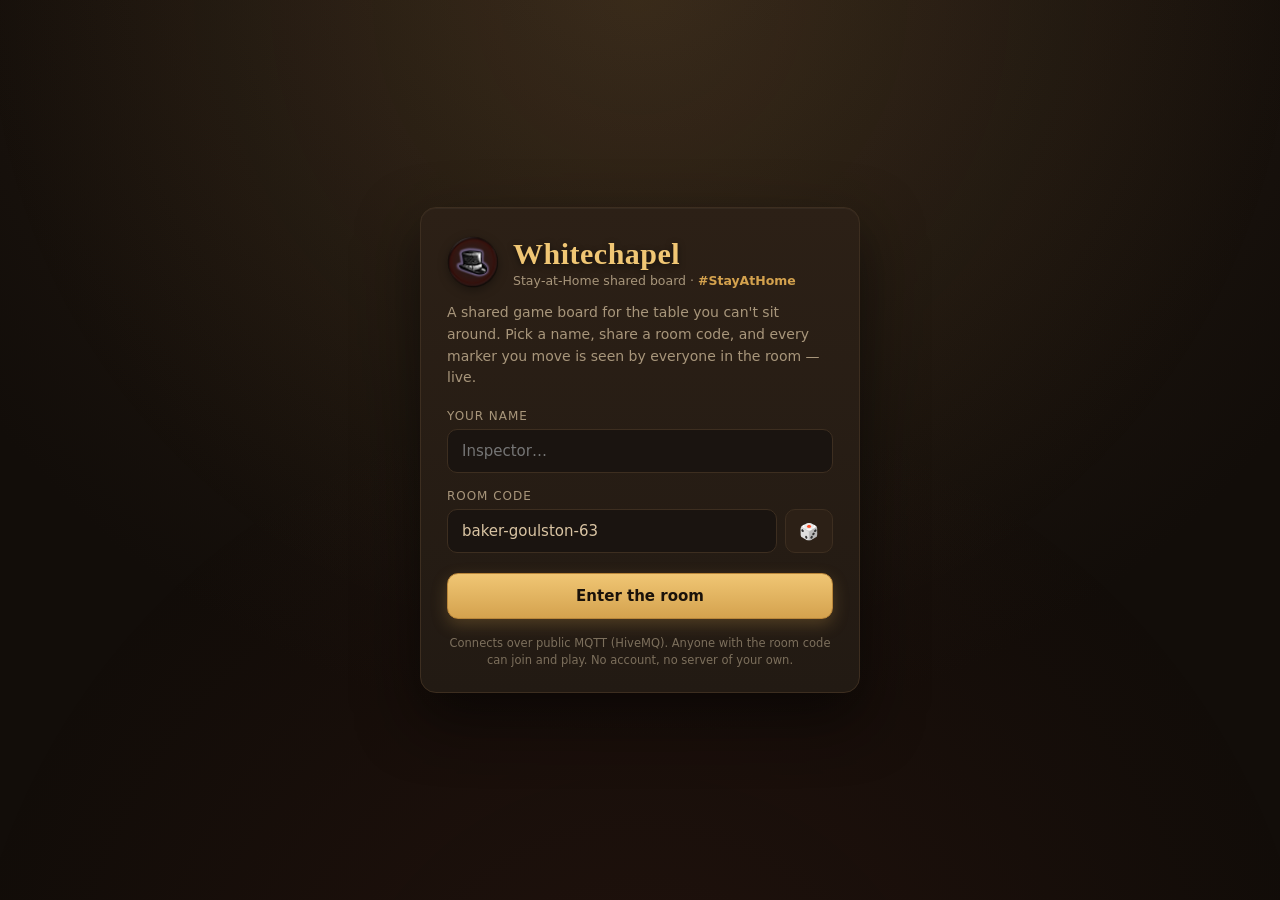
==== index.html @ 427d1129 "Whitechapel — Stay At Home: collaborative MQTT board game Static, no-build shared game board built f" ====
<!DOCTYPE html>
<html lang="en">
<head>
  <meta charset="UTF-8" />
  <meta name="viewport" content="width=device-width, initial-scale=1, maximum-scale=1, user-scalable=no" />
  <title>Whitechapel — Stay At Home</title>
  <link rel="icon" href="assets/markers/jack.png" />
  <link rel="stylesheet" href="css/styles.css" />
</head>
<body>

  <!-- ============ LOBBY ============ -->
  <section id="lobby" class="lobby">
    <div class="lobby-card">
      <div class="lobby-brand">
        <img src="assets/markers/jack.png" alt="" class="brand-mark" />
        <div>
          <h1>Whitechapel</h1>
          <p class="brand-sub">Stay&#8209;at&#8209;Home shared board &middot; <span class="tag">#StayAtHome</span></p>
        </div>
      </div>

      <p class="lobby-blurb">
        A shared game board for the table you can't sit around. Pick a name, share a
        room code, and every marker you move is seen by everyone in the room — live.
      </p>

      <label class="field">
        <span>Your name</span>
        <input id="nameInput" type="text" maxlength="18" placeholder="Inspector…" autocomplete="off" />
      </label>

      <label class="field">
        <span>Room code</span>
        <div class="room-row">
          <input id="roomInput" type="text" maxlength="24" placeholder="e.g. baker-street" autocomplete="off" />
          <button id="diceBtn" type="button" class="ghost-btn" title="Random room code">🎲</button>
        </div>
      </label>

      <button id="enterBtn" type="button" class="primary-btn">Enter the room</button>

      <p class="lobby-foot">
        Connects over public MQTT (HiveMQ). Anyone with the room code can join and play.
        No account, no server of your own.
      </p>
    </div>
  </section>

  <!-- ============ GAME ============ -->
  <section id="game" class="game hidden">
    <header class="topbar">
      <div class="topbar-left">
        <img src="assets/markers/jack.png" alt="" class="topbar-mark" />
        <strong class="topbar-title">Whitechapel</strong>
      </div>

      <div class="topbar-room">
        <span class="room-label">Room</span>
        <code id="roomCode" class="room-code">—</code>
        <button id="copyLinkBtn" class="ghost-btn small" title="Copy invite link">Invite</button>
      </div>

      <div class="topbar-right">
        <div id="presence" class="presence" title="Players in this room"></div>
        <span id="connDot" class="conn-dot" title="Connecting…"></span>
        <button id="menuBtn" class="ghost-btn small">Menu ▾</button>
      </div>

      <div id="menu" class="menu hidden">
        <button data-act="seed" class="menu-item">Load sample layout</button>
        <button data-act="clear" class="menu-item danger">Clear the board</button>
        <button data-act="recenter" class="menu-item">Re&#8209;centre / fit</button>
        <button data-act="leave" class="menu-item">Leave room</button>
      </div>
    </header>

    <div class="stage-wrap">
      <div id="viewport" class="viewport">
        <div id="stage" class="stage">
          <div id="board" class="board">
            <img id="boardImg" class="board-img" src="assets/board.jpg" alt="Whitechapel map" draggable="false" />
            <div id="markers" class="markers"></div>
            <div id="cursors" class="cursors"></div>
          </div>
        </div>
      </div>

      <!-- floating drop-to-delete zone -->
      <div id="trash" class="trash" title="Drag a marker here to remove it">🗑️</div>

      <!-- saved indicator -->
      <div id="saveBadge" class="save-badge">saved locally</div>
    </div>

    <!-- marker tray -->
    <footer class="tray" id="tray">
      <span class="tray-hint">Drag a piece onto the board ↑</span>
      <div class="tray-items" id="trayItems"></div>
    </footer>
  </section>

  <!-- toast -->
  <div id="toast" class="toast hidden"></div>

  <script src="lib/mqtt.min.js"></script>
  <script src="js/catalog.js"></script>
  <script src="js/layout.js"></script>
  <script src="js/state.js"></script>
  <script src="js/net.js"></script>
  <script src="js/board.js"></script>
  <script src="js/app.js"></script>
</body>
</html>
---- css/styles.css ----
/* Whitechapel — Stay At Home  ::  shared board styling */

:root {
  --ink: #1a1410;
  --panel: #221a13;
  --panel-2: #2c2016;
  --edge: #3d2e20;
  --sepia: #d9c4a3;
  --sepia-dim: #a8967b;
  --gold: #d4a24e;
  --gold-bright: #f0c674;
  --blood: #a8392c;
  --good: #6fbf73;
  --warn: #e0a23d;
  --bad: #c4503e;
  --font: "Iowan Old Style", "Palatino Linotype", Palatino, Georgia, serif;
  --font-ui: ui-sans-serif, system-ui, -apple-system, "Segoe UI", Roboto, sans-serif;
}

* { box-sizing: border-box; }
html, body { height: 100%; margin: 0; }
body {
  font-family: var(--font-ui);
  color: var(--sepia);
  background: radial-gradient(circle at 50% -10%, #2a1f16, #120d09 70%);
  overflow: hidden;
  -webkit-user-select: none; user-select: none;
  -webkit-tap-highlight-color: transparent;
}
.hidden { display: none !important; }

/* ============ lobby ============ */
.lobby {
  position: fixed; inset: 0;
  display: grid; place-items: center;
  padding: 20px;
  background:
    radial-gradient(circle at 50% 0%, rgba(212,162,78,.10), transparent 60%),
    radial-gradient(circle at 50% 120%, rgba(168,57,44,.10), transparent 55%);
}
.lobby-card {
  width: min(440px, 100%);
  background: linear-gradient(180deg, var(--panel-2), var(--panel));
  border: 1px solid var(--edge);
  border-radius: 16px;
  padding: 28px 26px 22px;
  box-shadow: 0 24px 60px rgba(0,0,0,.55), inset 0 1px 0 rgba(255,255,255,.04);
}
.lobby-brand { display: flex; align-items: center; gap: 14px; margin-bottom: 14px; }
.brand-mark { width: 52px; height: 52px; filter: drop-shadow(0 3px 5px rgba(0,0,0,.5)); }
.lobby h1 {
  font-family: var(--font); font-size: 30px; margin: 0; letter-spacing: .5px;
  color: var(--gold-bright); text-shadow: 0 2px 6px rgba(0,0,0,.5);
}
.brand-sub { margin: 2px 0 0; font-size: 12.5px; color: var(--sepia-dim); }
.tag { color: var(--gold); font-weight: 600; }
.lobby-blurb { font-size: 14px; line-height: 1.55; color: var(--sepia-dim); margin: 6px 0 20px; }

.field { display: block; margin-bottom: 16px; }
.field > span { display: block; font-size: 12px; text-transform: uppercase; letter-spacing: .08em; color: var(--sepia-dim); margin-bottom: 6px; }
.field input {
  width: 100%; padding: 12px 14px; font-size: 15px; font-family: var(--font-ui);
  color: var(--sepia); background: var(--ink); border: 1px solid var(--edge);
  border-radius: 10px; outline: none; transition: border-color .15s, box-shadow .15s;
}
.field input:focus { border-color: var(--gold); box-shadow: 0 0 0 3px rgba(212,162,78,.15); }
.room-row { display: flex; gap: 8px; }
.room-row input { flex: 1; }

.primary-btn {
  width: 100%; margin-top: 4px; padding: 13px; font-size: 15px; font-weight: 700;
  font-family: var(--font-ui); color: #1a120a; cursor: pointer;
  background: linear-gradient(180deg, var(--gold-bright), var(--gold));
  border: 1px solid #b9863a; border-radius: 11px;
  box-shadow: 0 6px 16px rgba(212,162,78,.25); transition: transform .08s, filter .15s;
}
.primary-btn:hover { filter: brightness(1.06); }
.primary-btn:active { transform: translateY(1px); }
.lobby-foot { margin: 16px 0 0; font-size: 11.5px; line-height: 1.5; color: #7c6f5c; text-align: center; }

.ghost-btn {
  font-family: var(--font-ui); color: var(--sepia); cursor: pointer;
  background: var(--panel-2); border: 1px solid var(--edge); border-radius: 10px;
  padding: 11px 13px; font-size: 16px; transition: border-color .15s, background .15s;
}
.ghost-btn:hover { border-color: var(--gold); background: #34261a; }
.ghost-btn.small { padding: 5px 10px; font-size: 12.5px; border-radius: 8px; }

/* ============ game shell ============ */
.game { position: fixed; inset: 0; display: flex; flex-direction: column; }

.topbar {
  position: relative; z-index: 30;
  display: flex; align-items: center; gap: 14px;
  padding: 8px 12px;
  background: linear-gradient(180deg, #241b13, #1b140e);
  border-bottom: 1px solid var(--edge);
  box-shadow: 0 2px 10px rgba(0,0,0,.4);
}
.topbar-left { display: flex; align-items: center; gap: 9px; }
.topbar-mark { width: 28px; height: 28px; }
.topbar-title { font-family: var(--font); font-size: 18px; color: var(--gold-bright); }

.topbar-room { display: flex; align-items: center; gap: 8px; margin-left: 6px; }
.room-label { font-size: 11px; text-transform: uppercase; letter-spacing: .08em; color: var(--sepia-dim); }
.room-code {
  font-family: ui-monospace, "SF Mono", Menlo, monospace; font-size: 13px;
  color: var(--gold-bright); background: #120d09; border: 1px solid var(--edge);
  padding: 3px 9px; border-radius: 7px;
}

.topbar-right { margin-left: auto; display: flex; align-items: center; gap: 10px; }

.presence { display: flex; align-items: center; }
.pchip {
  width: 26px; height: 26px; margin-left: -6px; border-radius: 50%;
  display: grid; place-items: center; font-size: 12px; font-weight: 700; color: #1a120a;
  border: 2px solid #1b140e; box-shadow: 0 1px 3px rgba(0,0,0,.5);
}
.pchip:first-child { margin-left: 0; }
.pchip.me { box-shadow: 0 0 0 2px var(--gold-bright); }
.pcount { margin-left: 8px; font-size: 12px; color: var(--sepia-dim); white-space: nowrap; }

.conn-dot {
  width: 11px; height: 11px; border-radius: 50%; background: #555;
  box-shadow: 0 0 0 3px rgba(0,0,0,.3);
}
.conn-dot.on  { background: var(--good); box-shadow: 0 0 8px var(--good); }
.conn-dot.warn{ background: var(--warn); box-shadow: 0 0 8px var(--warn); animation: pulse 1s infinite; }
.conn-dot.off { background: var(--bad);  box-shadow: 0 0 8px var(--bad); }
@keyframes pulse { 50% { opacity: .4; } }

.menu {
  position: absolute; top: 52px; right: 12px; z-index: 40;
  background: var(--panel-2); border: 1px solid var(--edge); border-radius: 12px;
  padding: 6px; min-width: 190px; box-shadow: 0 16px 40px rgba(0,0,0,.55);
}
.menu-item {
  display: block; width: 100%; text-align: left; padding: 9px 12px; font-size: 13.5px;
  font-family: var(--font-ui); color: var(--sepia); background: none; border: 0;
  border-radius: 8px; cursor: pointer;
}
.menu-item:hover { background: #34261a; }
.menu-item.danger { color: #e08a7a; }

/* ============ board ============ */
.stage-wrap { position: relative; flex: 1; overflow: hidden; }
.viewport {
  position: absolute; inset: 0; overflow: hidden; cursor: grab;
  background:
    radial-gradient(circle at 50% 40%, #2a2018, #140e09 80%);
  touch-action: none;
}
.viewport.panning { cursor: grabbing; }
.stage { position: absolute; top: 0; left: 0; transform-origin: 0 0; will-change: transform; }
.board {
  position: relative;
  box-shadow: 0 20px 70px rgba(0,0,0,.6);
  border-radius: 6px; overflow: visible;
}
.board-img { display: block; width: 100%; height: 100%; border-radius: 6px; pointer-events: none; }

.markers, .cursors { position: absolute; inset: 0; pointer-events: none; }
.markers { z-index: 5; }
.cursors { z-index: 8; }

.marker {
  position: absolute; transform: translate(-50%, -50%);
  cursor: grab; pointer-events: auto;
  filter: drop-shadow(0 3px 4px rgba(0,0,0,.55));
  /* smoothly interpolate moves driven by other players */
  transition: left .09s linear, top .09s linear, filter .12s;
  touch-action: none;
}
.marker:hover { filter: drop-shadow(0 3px 4px rgba(0,0,0,.55)) drop-shadow(0 0 5px var(--gold-bright)); }
/* while WE drag, track the pointer 1:1 (no smoothing lag) */
.marker.grabbing { cursor: grabbing; transition: filter .12s; filter: drop-shadow(0 8px 10px rgba(0,0,0,.6)); z-index: 20; transform: translate(-50%, -50%) scale(1.12); }
.marker.over-trash { opacity: .35; filter: drop-shadow(0 0 6px var(--bad)); }
.marker.appear { animation: appear .3s ease; }
@keyframes appear { 0% { transform: translate(-50%, -50%) scale(0); } 70% { transform: translate(-50%, -50%) scale(1.18); } 100% { transform: translate(-50%, -50%) scale(1); } }

.drag-ghost {
  position: fixed; width: 50px; height: 50px; transform: translate(-50%, -50%);
  pointer-events: none; z-index: 100; opacity: .85;
  filter: drop-shadow(0 6px 8px rgba(0,0,0,.6));
}
.drag-ghost.on-board { opacity: 1; filter: drop-shadow(0 6px 8px rgba(0,0,0,.6)) drop-shadow(0 0 6px var(--gold-bright)); }

/* cursors of other players */
.cursor { position: absolute; transform: translate(-2px, -2px); pointer-events: none; }
.cursor-dot {
  display: block; width: 12px; height: 12px; border-radius: 50% 50% 50% 2px;
  background: var(--c); border: 2px solid rgba(0,0,0,.4); transform: rotate(-8deg);
}
.cursor-name {
  position: absolute; left: 14px; top: 8px; white-space: nowrap;
  font-size: 11px; font-weight: 600; color: #fff; background: var(--c);
  padding: 1px 6px; border-radius: 6px; box-shadow: 0 2px 5px rgba(0,0,0,.4);
}

/* trash drop zone */
.trash {
  position: absolute; right: 16px; bottom: 16px; z-index: 25;
  width: 56px; height: 56px; border-radius: 14px; font-size: 26px;
  display: grid; place-items: center;
  background: rgba(40,28,20,.85); border: 1px dashed #5a4630;
  box-shadow: 0 8px 22px rgba(0,0,0,.5); transition: transform .12s, border-color .12s, background .12s;
}
.stage-wrap:has(.marker.over-trash) .trash { transform: scale(1.18); border-color: var(--bad); background: rgba(120,40,30,.6); }

/* save badge */
.save-badge {
  position: absolute; left: 16px; bottom: 16px; z-index: 25;
  font-size: 12px; color: var(--sepia-dim);
  background: rgba(30,22,15,.8); border: 1px solid var(--edge);
  padding: 5px 11px; border-radius: 20px;
  opacity: 0; transform: translateY(6px); transition: opacity .2s, transform .2s;
}
.save-badge::before { content: "💾 "; }
.save-badge.show { opacity: 1; transform: translateY(0); }

/* ============ tray ============ */
.tray {
  position: relative; z-index: 30;
  background: linear-gradient(0deg, #241b13, #1b140e);
  border-top: 1px solid var(--edge); padding: 8px 12px 10px;
  box-shadow: 0 -2px 12px rgba(0,0,0,.4);
}
.tray-hint { display: block; font-size: 11px; color: var(--sepia-dim); margin-bottom: 6px; text-align: center; }
.tray-items {
  display: flex; gap: 8px; overflow-x: auto; padding-bottom: 2px;
  justify-content: center; flex-wrap: nowrap;
}
.tray-item {
  flex: 0 0 auto; display: flex; flex-direction: column; align-items: center; gap: 3px;
  width: 78px; padding: 7px 4px; cursor: grab; touch-action: none;
  background: var(--panel-2); border: 1px solid var(--edge); border-radius: 11px;
  font-family: var(--font-ui); color: var(--sepia-dim); transition: border-color .12s, transform .08s, background .12s;
}
.tray-item:hover { border-color: var(--gold); background: #34261a; color: var(--sepia); }
.tray-item:active { transform: scale(.96); cursor: grabbing; }
.tray-item img { width: 38px; height: 38px; pointer-events: none; filter: drop-shadow(0 2px 3px rgba(0,0,0,.5)); }
.tray-item span { font-size: 10px; line-height: 1.15; text-align: center; }

/* ============ toast ============ */
.toast {
  position: fixed; left: 50%; bottom: 92px; transform: translateX(-50%);
  z-index: 200; max-width: 80vw;
  background: rgba(20,14,9,.95); color: var(--sepia); border: 1px solid var(--gold);
  padding: 10px 18px; border-radius: 24px; font-size: 13.5px;
  box-shadow: 0 10px 30px rgba(0,0,0,.5); animation: toastIn .2s ease;
}
@keyframes toastIn { from { opacity: 0; transform: translate(-50%, 8px); } }

@media (max-width: 560px) {
  .topbar { flex-wrap: wrap; gap: 8px; }
  .topbar-room { margin-left: 0; }
  .topbar-right { width: 100%; margin-left: 0; }
  .pcount { display: none; }
  .tray-item { width: 64px; }
  .tray-item span { display: none; }
}
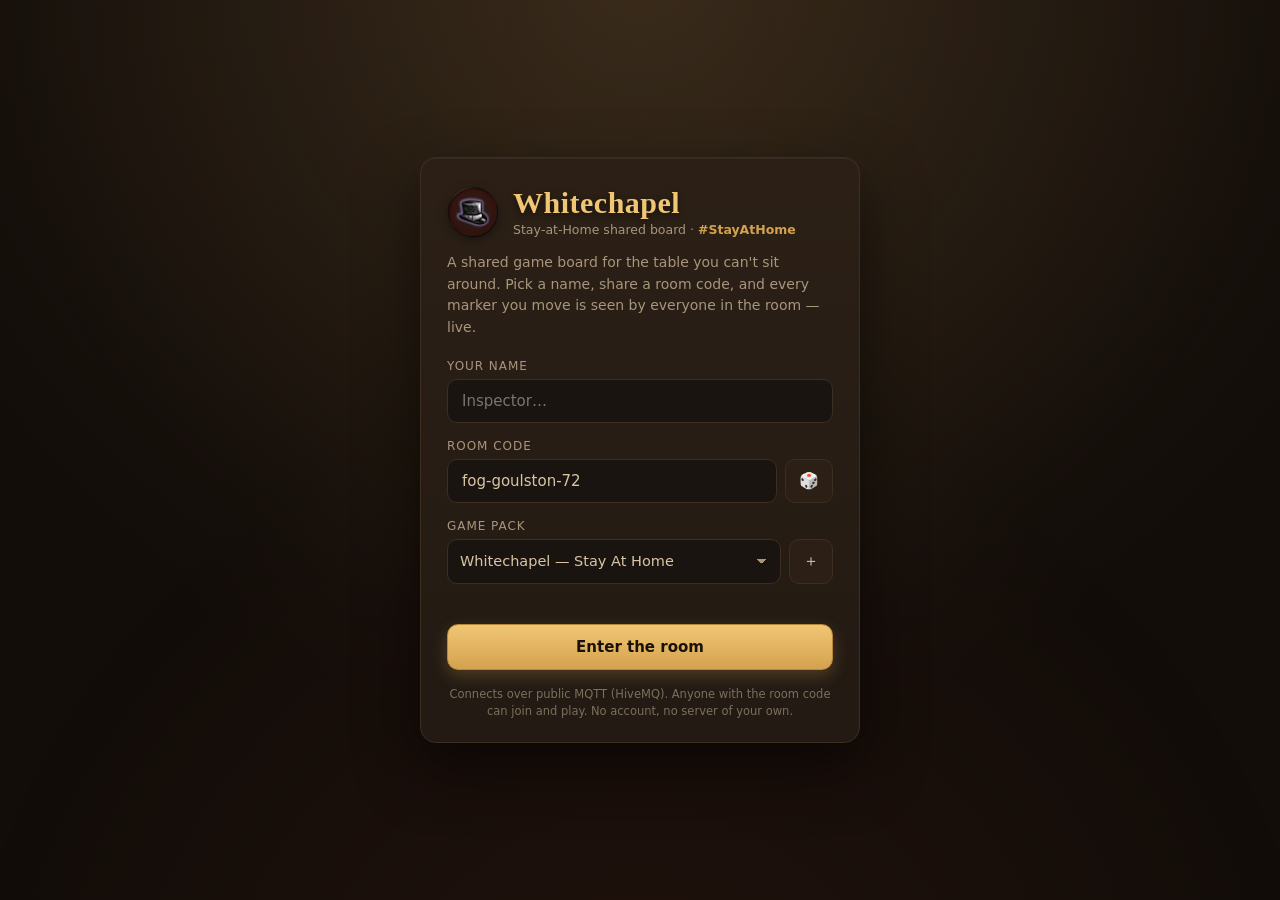
==== commit 3de49fd6: "Abstract into a data-driven engine: games are loadable JSON packs Boards and pieces are no longer ha" ====
--- a/index.html
+++ b/index.html
@@ -38,6 +38,15 @@
         </div>
       </label>
 
+      <label class="field">
+        <span>Game pack</span>
+        <div class="room-row">
+          <select id="gameSelect" class="select"></select>
+          <button id="gameCustomBtn" type="button" class="ghost-btn" title="Load a custom pack (URL or JSON)">＋</button>
+        </div>
+        <small id="gameChosen" class="chosen-note"></small>
+      </label>
+
       <button id="enterBtn" type="button" class="primary-btn">Enter the room</button>
 
       <p class="lobby-foot">
@@ -52,7 +61,8 @@
     <header class="topbar">
       <div class="topbar-left">
         <img src="assets/markers/jack.png" alt="" class="topbar-mark" />
-        <strong class="topbar-title">Whitechapel</strong>
+        <strong class="topbar-title">JustPlay</strong>
+        <span id="gameName" class="game-name">—</span>
       </div>
 
       <div class="topbar-room">
@@ -68,6 +78,7 @@
       </div>
 
       <div id="menu" class="menu hidden">
+        <button data-act="change" class="menu-item">Change game…</button>
         <button data-act="seed" class="menu-item">Load sample layout</button>
         <button data-act="clear" class="menu-item danger">Clear the board</button>
         <button data-act="recenter" class="menu-item">Re&#8209;centre / fit</button>
@@ -79,7 +90,7 @@
       <div id="viewport" class="viewport">
         <div id="stage" class="stage">
           <div id="board" class="board">
-            <img id="boardImg" class="board-img" src="assets/board.jpg" alt="Whitechapel map" draggable="false" />
+            <img id="boardImg" class="board-img" alt="game board" draggable="false" />
             <div id="markers" class="markers"></div>
             <div id="cursors" class="cursors"></div>
           </div>
@@ -103,9 +114,38 @@
   <!-- toast -->
   <div id="toast" class="toast hidden"></div>
 
+  <!-- ============ pack loader modal ============ -->
+  <div id="gameModal" class="modal hidden">
+    <div class="modal-card">
+      <h2>Load a game pack</h2>
+      <p class="modal-sub">A pack is JSON describing a board and its pieces. Pick a built-in,
+        point at a URL, or paste your own — everyone in the room will switch to it.</p>
+
+      <label class="field">
+        <span>Built-in</span>
+        <select id="modalSelect" class="select"></select>
+      </label>
+
+      <label class="field">
+        <span>…or pack URL</span>
+        <input id="modalUrl" type="text" placeholder="https://…/my-game.json" autocomplete="off" />
+      </label>
+
+      <label class="field">
+        <span>…or paste JSON</span>
+        <textarea id="modalJson" rows="6" placeholder='{ "name": "My game", "board": {…}, "pieces": [ … ] }'></textarea>
+      </label>
+
+      <div class="modal-actions">
+        <button id="modalCancel" type="button" class="ghost-btn">Cancel</button>
+        <button id="modalLoad" type="button" class="primary-btn compact">Load</button>
+      </div>
+    </div>
+  </div>
+
   <script src="lib/mqtt.min.js"></script>
-  <script src="js/catalog.js"></script>
-  <script src="js/layout.js"></script>
+  <script src="js/identity.js"></script>
+  <script src="js/gamedef.js"></script>
   <script src="js/state.js"></script>
   <script src="js/net.js"></script>
   <script src="js/board.js"></script>
--- a/css/styles.css
+++ b/css/styles.css
@@ -158,6 +158,7 @@
   box-shadow: 0 20px 70px rgba(0,0,0,.6);
   border-radius: 6px; overflow: visible;
 }
+.board { background-size: 100% 100%; }
 .board-img { display: block; width: 100%; height: 100%; border-radius: 6px; pointer-events: none; }
 
 .markers, .cursors { position: absolute; inset: 0; pointer-events: none; }
@@ -166,11 +167,27 @@
 
 .marker {
   position: absolute; transform: translate(-50%, -50%);
+  width: var(--sz, 50px); height: var(--sz, 50px);
   cursor: grab; pointer-events: auto;
   filter: drop-shadow(0 3px 4px rgba(0,0,0,.55));
   /* smoothly interpolate moves driven by other players */
   transition: left .09s linear, top .09s linear, filter .12s;
   touch-action: none;
+}
+.piece-img { object-fit: contain; }
+/* glyph / emoji / lettered pieces — fully asset-free */
+.piece-glyph {
+  display: grid; place-items: center; line-height: 1; font-weight: 700;
+  font-size: calc(var(--sz, 50px) * 0.74);
+  color: var(--pc, #f0e9d8);
+  font-family: "Segoe UI Symbol", "Apple Symbols", "Noto Sans Symbols2", var(--font-ui);
+  text-shadow: 0 0 1px rgba(0,0,0,.9), 0 1px 2px rgba(0,0,0,.6);
+  -webkit-user-select: none; user-select: none;
+}
+.piece-glyph.has-bg {
+  background: radial-gradient(circle at 38% 32%, rgba(255,255,255,.35), transparent 45%), var(--bg, #444);
+  border-radius: 50%; box-shadow: inset 0 0 4px rgba(0,0,0,.5), 0 2px 4px rgba(0,0,0,.5);
+  font-size: calc(var(--sz, 50px) * 0.6);
 }
 .marker:hover { filter: drop-shadow(0 3px 4px rgba(0,0,0,.55)) drop-shadow(0 0 5px var(--gold-bright)); }
 /* while WE drag, track the pointer 1:1 (no smoothing lag) */
@@ -180,9 +197,10 @@
 @keyframes appear { 0% { transform: translate(-50%, -50%) scale(0); } 70% { transform: translate(-50%, -50%) scale(1.18); } 100% { transform: translate(-50%, -50%) scale(1); } }
 
 .drag-ghost {
-  position: fixed; width: 50px; height: 50px; transform: translate(-50%, -50%);
+  position: fixed; width: var(--sz, 50px); height: var(--sz, 50px);
+  transform: translate(-50%, -50%);
   pointer-events: none; z-index: 100; opacity: .85;
-  filter: drop-shadow(0 6px 8px rgba(0,0,0,.6));
+  filter: drop-shadow(0 6px 8px rgba(0,0,0,.6)); transition: none;
 }
 .drag-ghost.on-board { opacity: 1; filter: drop-shadow(0 6px 8px rgba(0,0,0,.6)) drop-shadow(0 0 6px var(--gold-bright)); }
 
@@ -239,7 +257,12 @@
 }
 .tray-item:hover { border-color: var(--gold); background: #34261a; color: var(--sepia); }
 .tray-item:active { transform: scale(.96); cursor: grabbing; }
-.tray-item img { width: 38px; height: 38px; pointer-events: none; filter: drop-shadow(0 2px 3px rgba(0,0,0,.5)); }
+/* the preview is a real rendered piece, neutralised from board positioning */
+.tray-item .tray-preview {
+  position: static; transform: none; pointer-events: none;
+  filter: drop-shadow(0 2px 3px rgba(0,0,0,.5)); transition: none;
+  width: 38px; height: 38px;
+}
 .tray-item span { font-size: 10px; line-height: 1.15; text-align: center; }
 
 /* ============ toast ============ */
@@ -252,6 +275,50 @@
 }
 @keyframes toastIn { from { opacity: 0; transform: translate(-50%, 8px); } }
 
+/* ============ select / chosen note ============ */
+.select {
+  width: 100%; padding: 11px 12px; font-size: 14.5px; font-family: var(--font-ui);
+  color: var(--sepia); background: var(--ink); border: 1px solid var(--edge);
+  border-radius: 10px; outline: none; cursor: pointer;
+  appearance: none; -webkit-appearance: none;
+  background-image: linear-gradient(45deg, transparent 50%, var(--sepia-dim) 50%), linear-gradient(135deg, var(--sepia-dim) 50%, transparent 50%);
+  background-position: calc(100% - 18px) center, calc(100% - 13px) center;
+  background-size: 5px 5px, 5px 5px; background-repeat: no-repeat;
+}
+.room-row .select { flex: 1; }
+.select:focus { border-color: var(--gold); box-shadow: 0 0 0 3px rgba(212,162,78,.15); }
+.chosen-note { display: block; margin-top: 6px; font-size: 12px; color: var(--gold); min-height: 14px; }
+
+/* ============ topbar game name ============ */
+.game-name {
+  font-family: var(--font); font-size: 13.5px; color: var(--sepia-dim);
+  padding-left: 10px; margin-left: 4px; border-left: 1px solid var(--edge);
+  max-width: 30vw; overflow: hidden; text-overflow: ellipsis; white-space: nowrap;
+}
+
+/* ============ modal ============ */
+.modal {
+  position: fixed; inset: 0; z-index: 300; display: grid; place-items: center;
+  padding: 20px; background: rgba(8,5,3,.7); backdrop-filter: blur(3px);
+  animation: toastIn .15s ease;
+}
+.modal-card {
+  width: min(460px, 100%); max-height: 90vh; overflow: auto;
+  background: linear-gradient(180deg, var(--panel-2), var(--panel));
+  border: 1px solid var(--edge); border-radius: 16px; padding: 22px 22px 18px;
+  box-shadow: 0 24px 60px rgba(0,0,0,.6);
+}
+.modal-card h2 { font-family: var(--font); color: var(--gold-bright); margin: 0 0 6px; font-size: 21px; }
+.modal-sub { font-size: 12.5px; color: var(--sepia-dim); line-height: 1.5; margin: 0 0 16px; }
+.modal-card textarea {
+  width: 100%; padding: 10px 12px; font-family: ui-monospace, Menlo, monospace; font-size: 12px;
+  color: var(--sepia); background: var(--ink); border: 1px solid var(--edge); border-radius: 10px;
+  outline: none; resize: vertical; line-height: 1.45;
+}
+.modal-card textarea:focus { border-color: var(--gold); box-shadow: 0 0 0 3px rgba(212,162,78,.15); }
+.modal-actions { display: flex; justify-content: flex-end; gap: 10px; margin-top: 8px; }
+.primary-btn.compact { width: auto; padding: 10px 22px; margin-top: 0; }
+
 @media (max-width: 560px) {
   .topbar { flex-wrap: wrap; gap: 8px; }
   .topbar-room { margin-left: 0; }
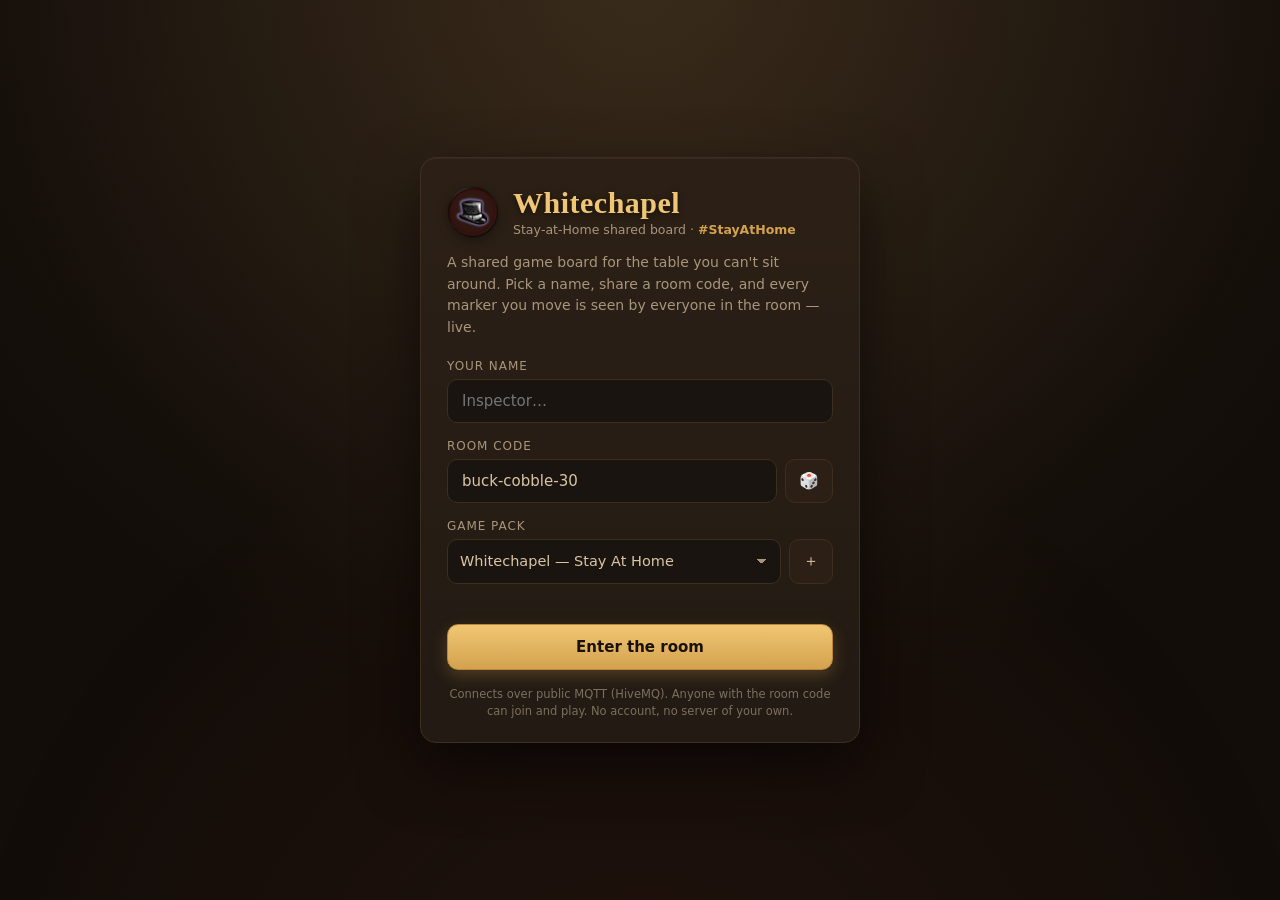
==== commit a12da86d: "Load packs from jsDelivr (/<org>/<repo>/<game>) + MapLibre map boards 1) jsDelivr / path loading    " ====
--- a/index.html
+++ b/index.html
@@ -6,6 +6,17 @@
   <title>Whitechapel — Stay At Home</title>
   <link rel="icon" href="assets/markers/jack.png" />
   <link rel="stylesheet" href="css/styles.css" />
+  <!-- SPA path support: 404.html redirects /<base>/a/b/c -> /<base>/?/a/b/c, this restores it -->
+  <script>
+    (function (l) {
+      if (l.search[1] === '/') {
+        var decoded = l.search.slice(1).split('&').map(function (s) {
+          return s.replace(/~and~/g, '&');
+        }).join('?');
+        window.history.replaceState(null, null, l.pathname.slice(0, -1) + decoded + l.hash);
+      }
+    }(window.location));
+  </script>
 </head>
 <body>
 
@@ -97,6 +108,9 @@
         </div>
       </div>
 
+      <!-- MapLibre board lives here for map packs (hidden otherwise) -->
+      <div id="mapContainer" class="map-container hidden"></div>
+
       <!-- floating drop-to-delete zone -->
       <div id="trash" class="trash" title="Drag a marker here to remove it">🗑️</div>
 
@@ -149,6 +163,7 @@
   <script src="js/state.js"></script>
   <script src="js/net.js"></script>
   <script src="js/board.js"></script>
+  <script src="js/mapboard.js"></script>
   <script src="js/app.js"></script>
 </body>
 </html>
--- a/css/styles.css
+++ b/css/styles.css
@@ -319,6 +319,16 @@
 .modal-actions { display: flex; justify-content: flex-end; gap: 10px; margin-top: 8px; }
 .primary-btn.compact { width: auto; padding: 10px 22px; margin-top: 0; }
 
+/* ============ map board (MapLibre) ============ */
+.map-container { position: absolute; inset: 0; z-index: 1; background: #0e1418; }
+.map-container.hidden { display: none; }
+.maplibregl-map { font-family: var(--font-ui); }
+/* pieces pinned on the map — maplibre owns their transform, so don't transition it */
+.maplibregl-marker.marker { transition: filter .12s; will-change: transform; }
+.map-piece { filter: drop-shadow(0 2px 3px rgba(0,0,0,.6)); }
+/* keep the floating UI above the map canvas */
+.stage-wrap .trash, .stage-wrap .save-badge { z-index: 30; }
+
 @media (max-width: 560px) {
   .topbar { flex-wrap: wrap; gap: 8px; }
   .topbar-room { margin-left: 0; }
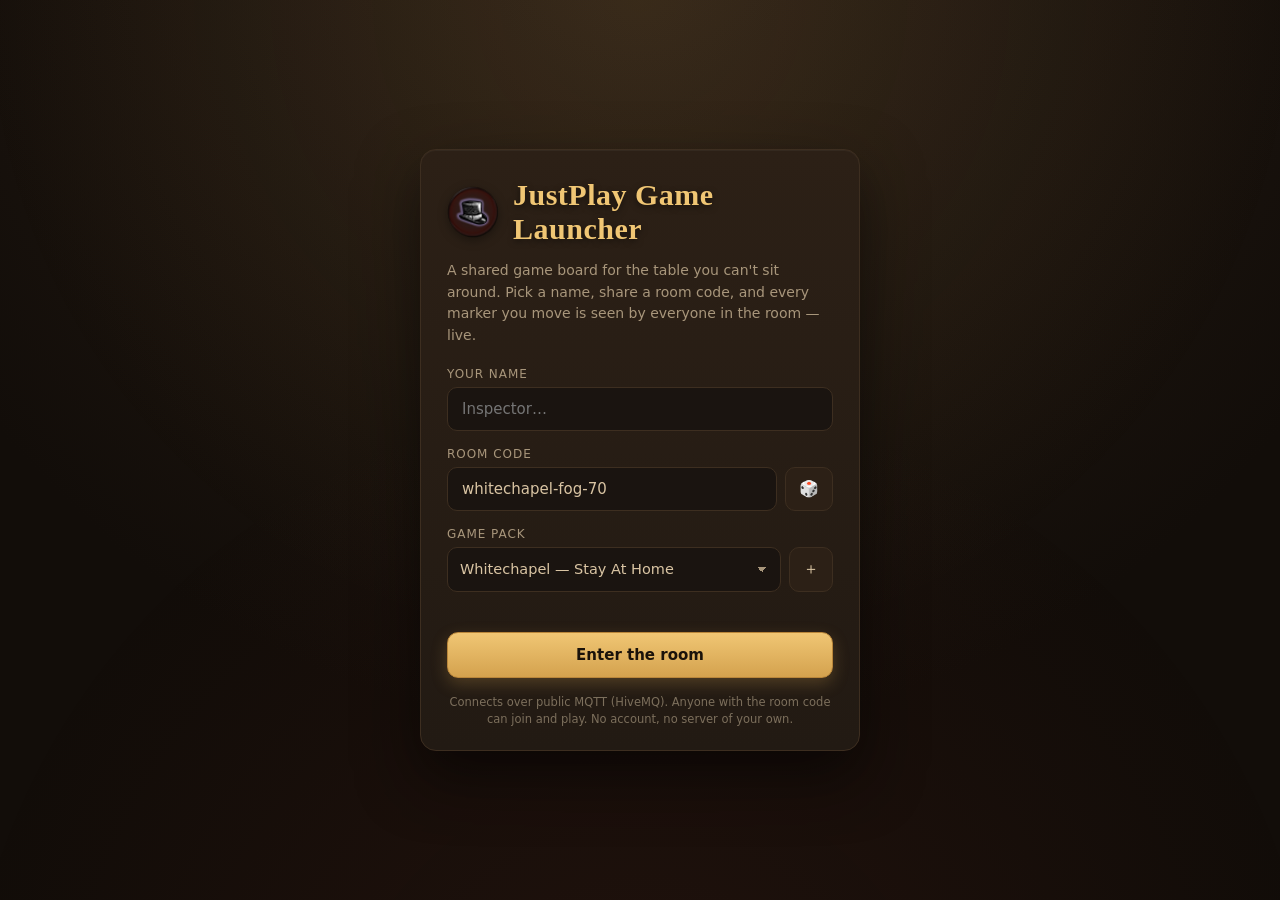
==== commit 4b70e917: "Rebrand lobby to "JustPlay Game Launcher"; drop bundled source pptx - Lobby heading is now the gener" ====
--- a/index.html
+++ b/index.html
@@ -26,8 +26,7 @@
       <div class="lobby-brand">
         <img src="assets/markers/jack.png" alt="" class="brand-mark" />
         <div>
-          <h1>Whitechapel</h1>
-          <p class="brand-sub">Stay&#8209;at&#8209;Home shared board &middot; <span class="tag">#StayAtHome</span></p>
+          <h1>JustPlay Game Launcher</h1>
         </div>
       </div>
 
--- a/css/styles.css
+++ b/css/styles.css
@@ -322,6 +322,15 @@
 /* ============ map board (MapLibre) ============ */
 .map-container { position: absolute; inset: 0; z-index: 1; background: #0e1418; }
 .map-container.hidden { display: none; }
+/* visible only if the map failed to size — shows the measured numbers (fixed so it
+   appears even when the container itself is 0px) */
+.map-container[data-mapdiag]::after {
+  content: attr(data-mapdiag);
+  position: fixed; left: 12px; right: 12px; top: 64px; z-index: 500;
+  background: var(--blood); color: #fff; padding: 10px 14px; border-radius: 8px;
+  font-family: var(--font-ui); font-size: 13px; line-height: 1.4;
+  box-shadow: 0 8px 24px rgba(0,0,0,.5);
+}
 .maplibregl-map { font-family: var(--font-ui); }
 /* pieces pinned on the map — maplibre owns their transform, so don't transition it */
 .maplibregl-marker.marker { transition: filter .12s; will-change: transform; }
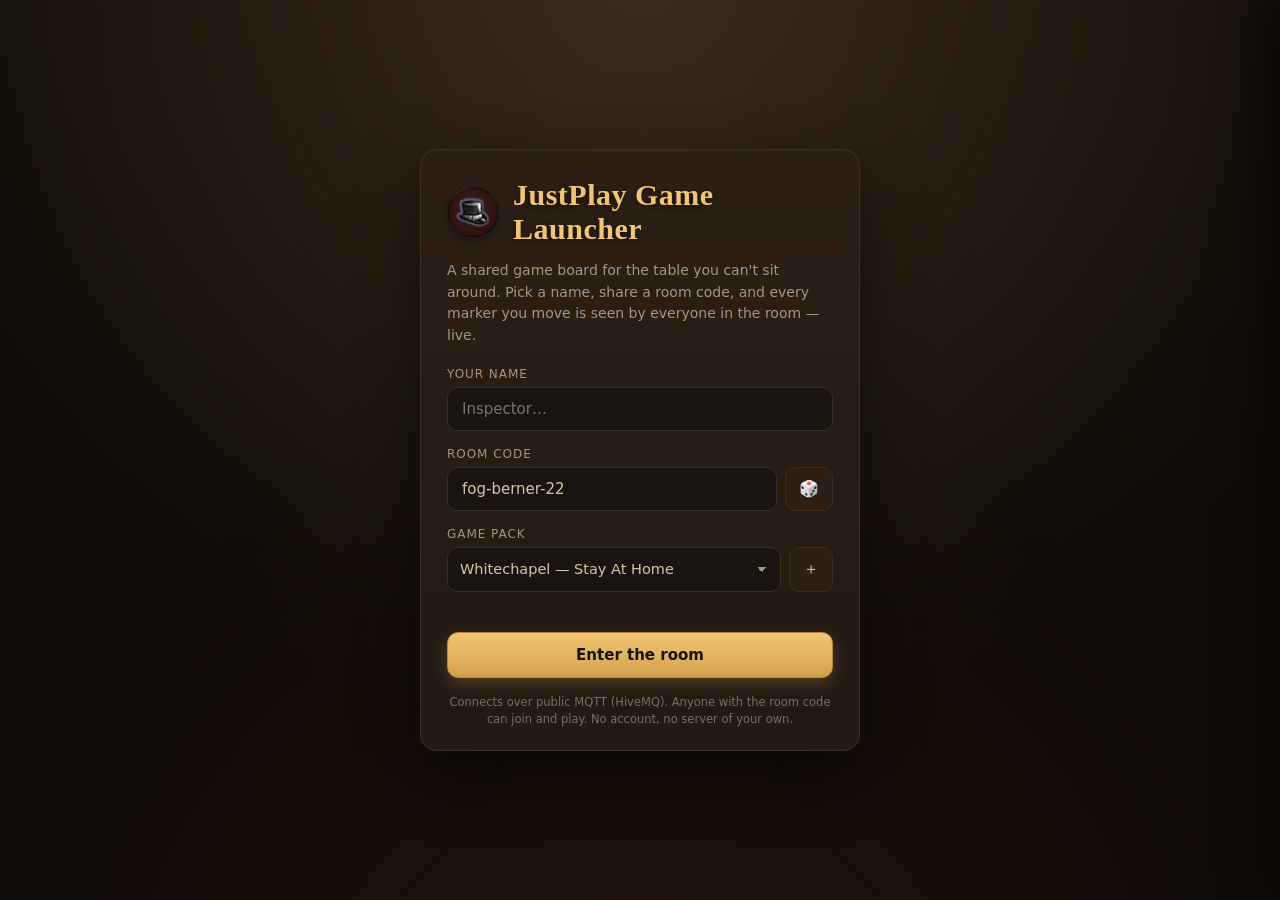
==== commit 650cd55b: "descriptor: rules/context/dice/turns (1.1) + CardForge card decks (1.2) Additive, backward-compatibl" ====
--- a/index.html
+++ b/index.html
@@ -84,6 +84,7 @@
       <div class="topbar-right">
         <div id="presence" class="presence" title="Players in this room"></div>
         <span id="connDot" class="conn-dot" title="Connecting…"></span>
+        <button id="infoBtn" class="ghost-btn small hidden" title="Rules &amp; context">ℹ︎ Rules</button>
         <button id="menuBtn" class="ghost-btn small">Menu ▾</button>
       </div>
 
@@ -115,6 +116,17 @@
 
       <!-- saved indicator -->
       <div id="saveBadge" class="save-badge">saved locally</div>
+
+      <!-- play aids: turn indicator + dice roller (shown only if the pack declares them) -->
+      <div id="playaids" class="playaids hidden">
+        <div id="turnBar" class="turn-bar hidden">
+          <span class="turn-label">Turn</span>
+          <span id="turnWho" class="turn-who">—</span>
+          <button id="turnNext" class="ghost-btn small">Next ▸</button>
+        </div>
+        <div id="diceTray" class="dice-tray hidden"></div>
+        <div id="deckTray" class="deck-tray hidden"></div>
+      </div>
     </div>
 
     <!-- marker tray -->
@@ -126,6 +138,17 @@
 
   <!-- toast -->
   <div id="toast" class="toast hidden"></div>
+
+  <!-- ============ rules & context drawer ============ -->
+  <div id="drawerBackdrop" class="drawer-backdrop"></div>
+  <aside id="infoDrawer" class="drawer" aria-hidden="true">
+    <header class="drawer-top">
+      <h2 id="drawerTitle" class="drawer-title">About this game</h2>
+      <button id="drawerClose" class="ghost-btn small" title="Close">✕</button>
+    </header>
+    <div id="drawerBody" class="drawer-body"></div>
+    <p class="drawer-foot">JustPlay enforces no rules — this is a shared table. Move the pieces as the rules above describe.</p>
+  </aside>
 
   <!-- ============ pack loader modal ============ -->
   <div id="gameModal" class="modal hidden">
@@ -161,6 +184,8 @@
   <script src="js/gamedef.js"></script>
   <script src="js/state.js"></script>
   <script src="js/net.js"></script>
+  <script src="js/extras.js"></script>
+  <script src="js/cards.js"></script>
   <script src="js/board.js"></script>
   <script src="js/mapboard.js"></script>
   <script src="js/app.js"></script>
--- a/css/styles.css
+++ b/css/styles.css
@@ -336,7 +336,152 @@
 .maplibregl-marker.marker { transition: filter .12s; will-change: transform; }
 .map-piece { filter: drop-shadow(0 2px 3px rgba(0,0,0,.6)); }
 /* keep the floating UI above the map canvas */
-.stage-wrap .trash, .stage-wrap .save-badge { z-index: 30; }
+.stage-wrap .trash, .stage-wrap .save-badge, .stage-wrap .playaids { z-index: 30; }
+
+/* ============ play aids: turn indicator + dice roller ============ */
+.playaids {
+  position: absolute; left: 16px; top: 16px; z-index: 30;
+  display: flex; flex-direction: column; gap: 10px; max-width: min(46vw, 320px);
+}
+.playaids.hidden { display: none; }
+
+.turn-bar {
+  display: flex; align-items: center; gap: 9px;
+  background: rgba(30,22,15,.9); border: 1px solid var(--edge);
+  padding: 7px 9px 7px 12px; border-radius: 12px; box-shadow: 0 8px 22px rgba(0,0,0,.5);
+}
+.turn-bar.hidden { display: none; }
+.turn-label { font-size: 11px; text-transform: uppercase; letter-spacing: .08em; color: var(--sepia-dim); }
+.turn-who { font-family: var(--font); font-size: 16px; color: var(--gold-bright); margin-right: 2px; }
+.turn-who.mine { color: var(--good); }
+.turn-who.mine::after { content: " (you)"; font-size: 11px; color: var(--sepia-dim); }
+
+.dice-tray {
+  display: flex; flex-wrap: wrap; align-items: stretch; gap: 8px;
+  background: rgba(30,22,15,.9); border: 1px solid var(--edge);
+  padding: 10px; border-radius: 12px; box-shadow: 0 8px 22px rgba(0,0,0,.5);
+}
+.dice-tray.hidden { display: none; }
+.die-btn {
+  display: flex; flex-direction: column; align-items: center; gap: 2px;
+  min-width: 58px; padding: 7px 9px; cursor: pointer;
+  background: var(--panel-2); color: var(--sepia);
+  border: 1px solid var(--edge); border-radius: 10px;
+  font-family: var(--font-ui); transition: transform .1s, border-color .12s, background .12s;
+}
+.die-btn:hover { border-color: var(--gold); background: #34261a; }
+.die-btn:active { transform: scale(.95); }
+.die-btn .die-face { font-size: 22px; line-height: 1; }
+.die-btn .die-label { font-size: 10px; color: var(--sepia-dim); text-align: center; }
+.dice-result {
+  flex-basis: 100%; min-height: 1.4em; display: flex; align-items: center; flex-wrap: wrap; gap: 6px;
+  font-family: var(--font-ui); font-size: 13px; color: var(--sepia);
+}
+.dice-result:empty { display: none; }
+.roll-who { color: var(--sepia-dim); }
+.roll-faces { display: inline-flex; gap: 4px; }
+.roll-face {
+  display: inline-grid; place-items: center; min-width: 1.7em; height: 1.7em; padding: 0 .25em;
+  font-size: 18px; line-height: 1; color: var(--gold-bright);
+  background: #1c140d; border: 1px solid var(--edge); border-radius: 6px;
+}
+.roll-total { font-family: var(--font); color: var(--gold-bright); font-size: 15px; }
+.dice-result.flash { animation: dieflash .5s ease; }
+@keyframes dieflash { 0% { opacity: .15; transform: translateY(-2px); } 100% { opacity: 1; transform: none; } }
+
+/* ============ card decks ============ */
+.deck-tray {
+  display: flex; flex-wrap: wrap; gap: 12px; align-items: flex-start;
+  background: rgba(30,22,15,.9); border: 1px solid var(--edge);
+  padding: 10px; border-radius: 12px; box-shadow: 0 8px 22px rgba(0,0,0,.5);
+}
+.deck-tray.hidden { display: none; }
+.deck-tile { display: flex; flex-direction: column; align-items: center; gap: 5px; }
+.deck-pile {
+  width: 50px; height: 70px; cursor: pointer; padding: 0; overflow: hidden;
+  display: grid; place-items: center; border-radius: 9px;
+  color: var(--gold-bright); background: linear-gradient(150deg, #3a2c1a, #241a10);
+  border: 1px solid var(--gold); box-shadow: 2px 2px 0 #1c140d, 4px 4px 0 rgba(0,0,0,.3);
+  transition: transform .1s, box-shadow .12s, filter .12s;
+}
+.deck-pile:hover { filter: brightness(1.12); }
+.deck-pile:active { transform: translate(2px, 2px); box-shadow: 0 0 0 #1c140d; }
+.deck-back { font-size: 34px; line-height: 1; }
+.deck-back-img { width: 100%; height: 100%; object-fit: cover; }
+.deck-meta { display: flex; flex-direction: column; align-items: center; gap: 1px; }
+.deck-label { font-family: var(--font); font-size: 12px; color: var(--sepia); }
+.deck-count { font-size: 10px; color: var(--sepia-dim); }
+.deck-new {
+  margin-top: 2px; cursor: pointer; font-size: 13px; line-height: 1; color: var(--sepia-dim);
+  background: var(--panel-2); border: 1px solid var(--edge); border-radius: 7px; padding: 2px 8px;
+  transition: color .12s, border-color .12s;
+}
+.deck-new:hover { color: var(--gold-bright); border-color: var(--gold); }
+
+/* a drawn card on the table — rectangular, unlike the square tokens */
+.marker.piece-card {
+  height: auto; border-radius: 7px; background: #fbf7ec;
+  box-shadow: 0 4px 12px rgba(0,0,0,.55); border: 1px solid rgba(0,0,0,.25);
+}
+.maplibregl-marker.marker.piece-card { height: auto; }
+
+/* ============ rules & context drawer ============ */
+.drawer-backdrop {
+  position: fixed; inset: 0; z-index: 60; background: rgba(8,5,3,.55);
+  opacity: 0; pointer-events: none; transition: opacity .25s;
+}
+.drawer-backdrop.show { opacity: 1; pointer-events: auto; }
+.drawer {
+  position: fixed; top: 0; right: 0; bottom: 0; z-index: 70;
+  width: min(420px, 92vw); display: flex; flex-direction: column;
+  background: var(--panel); border-left: 1px solid var(--gold);
+  box-shadow: -16px 0 40px rgba(0,0,0,.55);
+  transform: translateX(100%); transition: transform .28s cubic-bezier(.4,0,.2,1);
+}
+.drawer.open { transform: none; }
+.drawer-top {
+  display: flex; align-items: center; gap: 10px; padding: 16px 18px;
+  border-bottom: 1px solid var(--edge);
+}
+.drawer-title { flex: 1; margin: 0; font-family: var(--font); font-size: 20px; color: var(--gold-bright); }
+.drawer-body { flex: 1; overflow-y: auto; padding: 16px 18px; }
+.drawer-body p { color: var(--sepia); line-height: 1.6; margin: 0 0 12px; font-size: 14px; }
+.drawer-lead { color: var(--sepia) !important; font-size: 14.5px !important; }
+.drawer-sec { margin: 4px 0 20px; }
+.drawer-h {
+  font-family: var(--font); font-size: 13px; text-transform: uppercase; letter-spacing: .12em;
+  color: var(--gold); margin: 0 0 10px; padding-bottom: 6px; border-bottom: 1px solid var(--edge);
+}
+.drawer-h4 { font-family: var(--font-ui); font-size: 12px; text-transform: uppercase; letter-spacing: .07em;
+  color: var(--sepia-dim); margin: 14px 0 5px; }
+.ctx-period {
+  display: inline-block; font-size: 11px; letter-spacing: .05em; color: var(--gold-bright);
+  background: #2a1f14; border: 1px solid var(--edge); border-radius: 20px; padding: 3px 10px; margin-bottom: 10px;
+}
+.ctx-fig { margin: 0 0 12px; }
+.ctx-img { width: 100%; border-radius: 8px; border: 1px solid var(--edge); display: block; }
+.ctx-credit { font-size: 11px; color: var(--sepia-dim); margin-top: 4px; }
+.drawer-list { margin: 0 0 8px; padding-left: 20px; }
+.drawer-list li { color: var(--sepia); line-height: 1.55; margin-bottom: 5px; font-size: 13.5px; }
+.drawer-steps { margin: 0 0 8px; padding-left: 22px; }
+.drawer-steps li { color: var(--sepia); line-height: 1.6; margin-bottom: 8px; font-size: 14px; }
+.drawer-steps li::marker { color: var(--gold); font-family: var(--font); }
+.rules-meta { display: flex; flex-wrap: wrap; gap: 8px; margin-bottom: 6px; }
+.meta-chip {
+  font-size: 12px; color: var(--sepia); background: #2a1f14;
+  border: 1px solid var(--edge); border-radius: 8px; padding: 4px 10px;
+}
+.meta-chip b { color: var(--sepia-dim); font-weight: 600; }
+.drawer-links { display: flex; flex-wrap: wrap; gap: 8px; margin-top: 8px; }
+.drawer-link {
+  font-size: 12.5px; color: var(--gold-bright); text-decoration: none;
+  border: 1px solid var(--edge); border-radius: 8px; padding: 5px 11px; transition: border-color .12s, background .12s;
+}
+.drawer-link:hover { border-color: var(--gold); background: #2a1f14; }
+.drawer-foot {
+  padding: 12px 18px; border-top: 1px solid var(--edge);
+  font-size: 11.5px; color: var(--sepia-dim); line-height: 1.5; margin: 0;
+}
 
 @media (max-width: 560px) {
   .topbar { flex-wrap: wrap; gap: 8px; }
@@ -345,4 +490,5 @@
   .pcount { display: none; }
   .tray-item { width: 64px; }
   .tray-item span { display: none; }
-}
+  .playaids { max-width: 70vw; }
+}
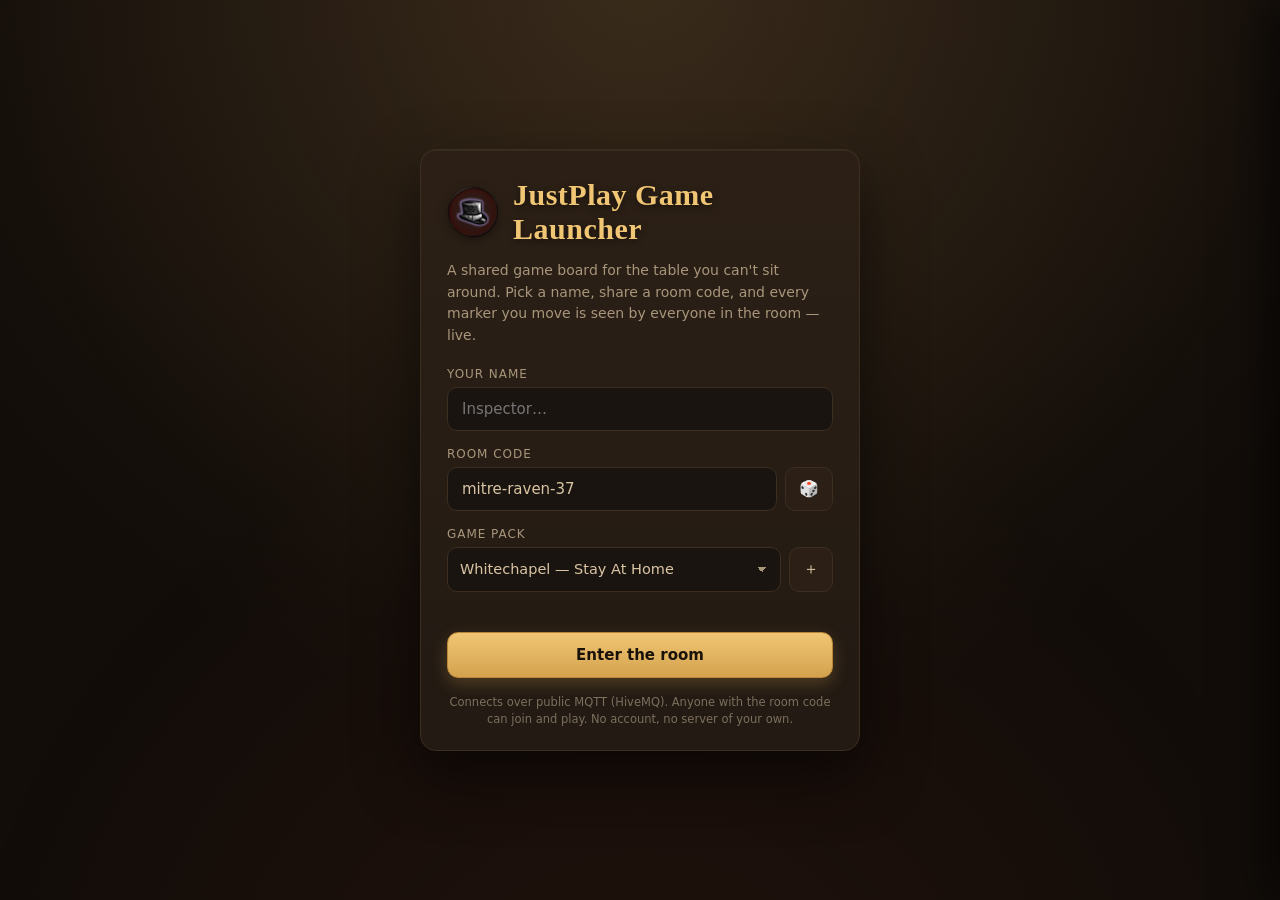
==== commit f58f69c2: "dice: 3D physics dice via @3d-dice/dice-box (progressive enhancement) Numeric polyhedral dice (d4/d6" ====
--- a/index.html
+++ b/index.html
@@ -184,6 +184,7 @@
   <script src="js/gamedef.js"></script>
   <script src="js/state.js"></script>
   <script src="js/net.js"></script>
+  <script src="js/dice3d.js"></script>
   <script src="js/extras.js"></script>
   <script src="js/cards.js"></script>
   <script src="js/board.js"></script>
--- a/css/styles.css
+++ b/css/styles.css
@@ -389,6 +389,14 @@
 .dice-result.flash { animation: dieflash .5s ease; }
 @keyframes dieflash { 0% { opacity: .15; transform: translateY(-2px); } 100% { opacity: 1; transform: none; } }
 
+/* ============ 3D physics dice overlay (@3d-dice/dice-box) ============ */
+.dice3d-overlay {
+  position: absolute; inset: 0; z-index: 35; pointer-events: none;   /* never blocks dragging */
+  opacity: 0; transition: opacity .2s;
+}
+.dice3d-overlay.show { opacity: 1; }
+.dice3d-overlay canvas { width: 100% !important; height: 100% !important; display: block; }
+
 /* ============ card decks ============ */
 .deck-tray {
   display: flex; flex-wrap: wrap; gap: 12px; align-items: flex-start;
